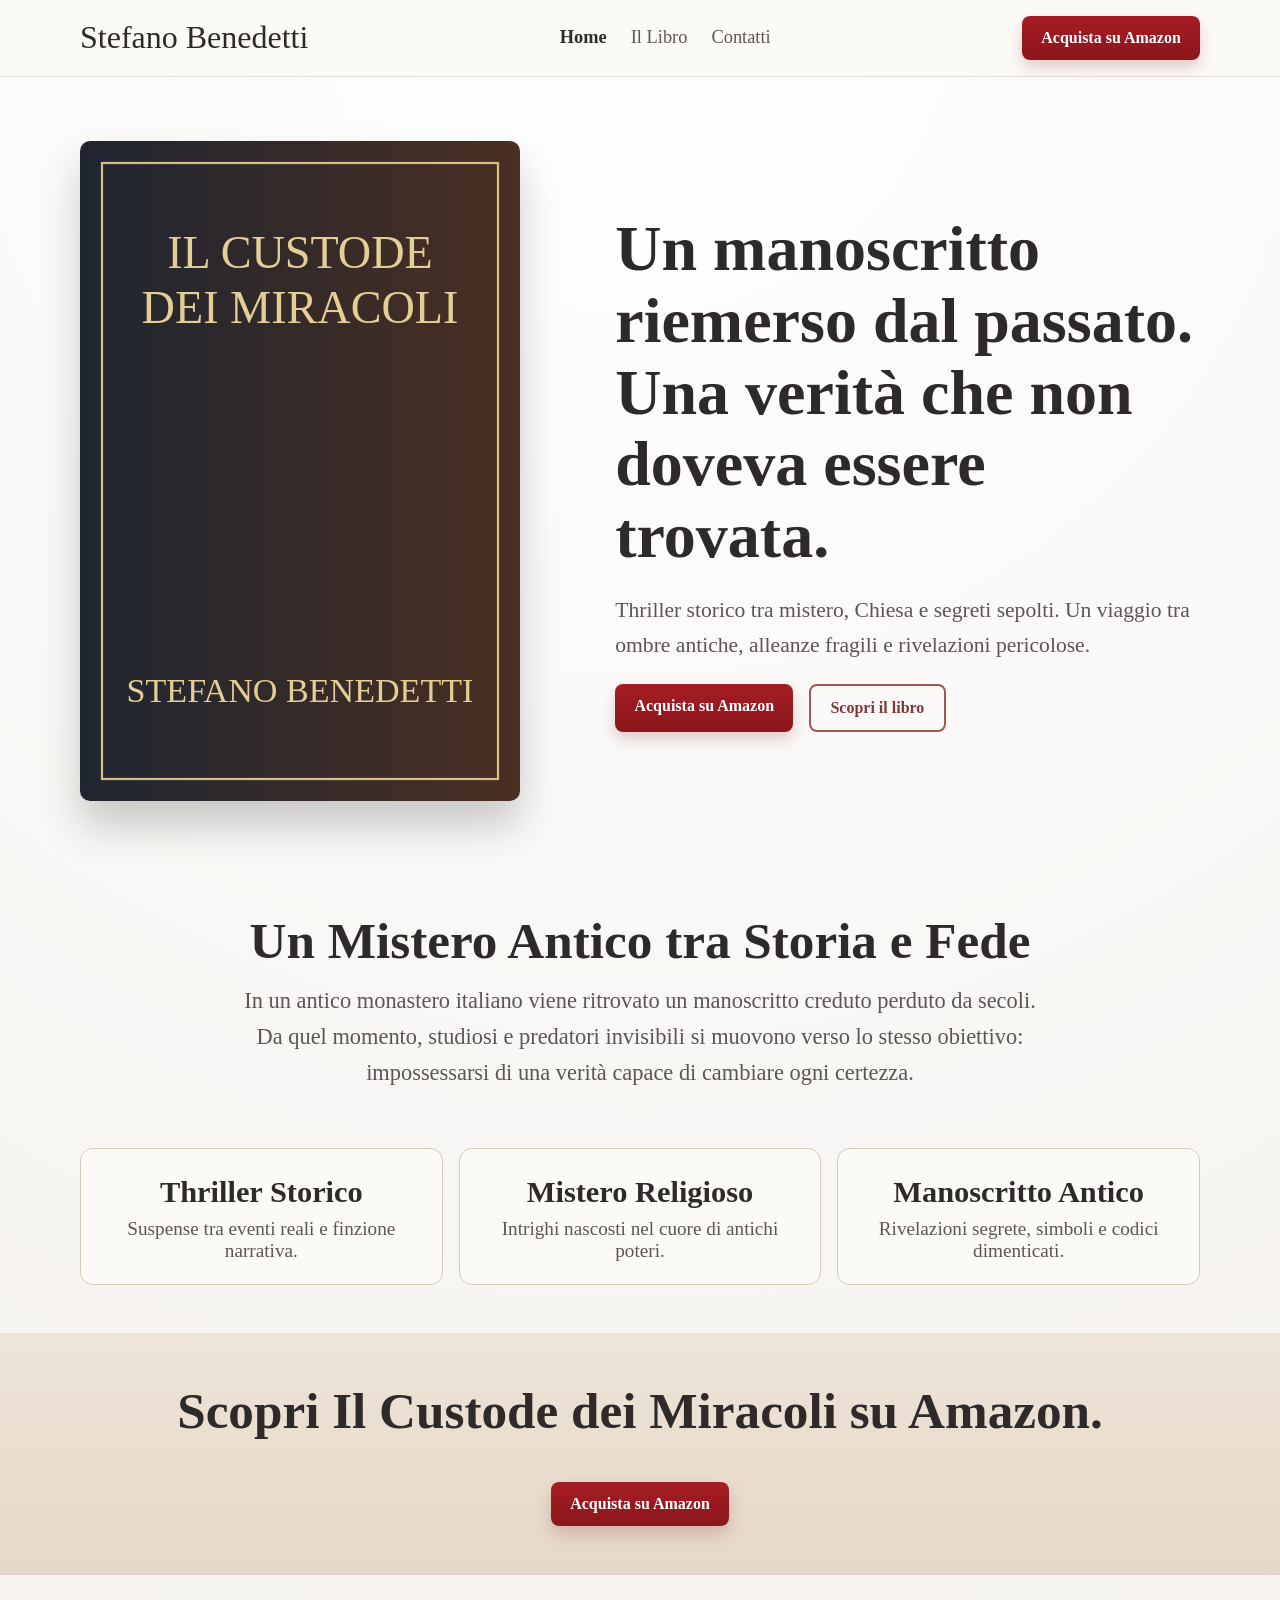
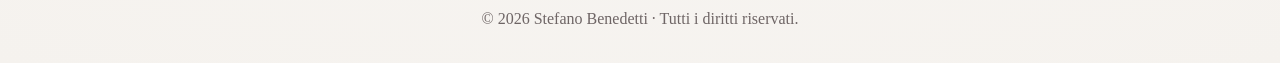
==== index.html @ d61b0a46 "Add initial website for 'Il Custode dei Miracoli' with pages, styles, script and placeholder cover #" ====
<!doctype html>
<html lang="it">
<head>
  <meta charset="UTF-8" />
  <meta name="viewport" content="width=device-width, initial-scale=1.0" />
  <title>Il Custode dei Miracoli | Stefano Benedetti</title>
  <meta name="description" content="Sito ufficiale del romanzo Il Custode dei Miracoli di Stefano Benedetti." />
  <link rel="stylesheet" href="styles.css" />
</head>
<body>
  <header class="site-header">
    <div class="container nav-wrap">
      <a class="brand" href="index.html">Stefano Benedetti</a>
      <nav class="nav-links">
        <a href="index.html" class="active">Home</a>
        <a href="libro.html">Il Libro</a>
        <a href="contatti.html">Contatti</a>
      </nav>
      <a class="btn btn-primary" href="https://www.amazon.it" target="_blank" rel="noopener noreferrer">Acquista su Amazon</a>
    </div>
  </header>

  <main>
    <section class="hero container">
      <div class="hero-cover">
        <img src="assets/copertina-placeholder.svg" alt="Copertina de Il Custode dei Miracoli" />
      </div>
      <div class="hero-text">
        <h1>Un manoscritto riemerso dal passato. Una verità che non doveva essere trovata.</h1>
        <p>Thriller storico tra mistero, Chiesa e segreti sepolti. Un viaggio tra ombre antiche, alleanze fragili e rivelazioni pericolose.</p>
        <div class="hero-cta">
          <a class="btn btn-primary" href="https://www.amazon.it" target="_blank" rel="noopener noreferrer">Acquista su Amazon</a>
          <a class="btn btn-outline" href="libro.html">Scopri il libro</a>
        </div>
      </div>
    </section>

    <section class="story container">
      <h2>Un Mistero Antico tra Storia e Fede</h2>
      <p>
        In un antico monastero italiano viene ritrovato un manoscritto creduto perduto da secoli.
        Da quel momento, studiosi e predatori invisibili si muovono verso lo stesso obiettivo:
        impossessarsi di una verità capace di cambiare ogni certezza.
      </p>
    </section>

    <section class="features container">
      <article>
        <h3>Thriller Storico</h3>
        <p>Suspense tra eventi reali e finzione narrativa.</p>
      </article>
      <article>
        <h3>Mistero Religioso</h3>
        <p>Intrighi nascosti nel cuore di antichi poteri.</p>
      </article>
      <article>
        <h3>Manoscritto Antico</h3>
        <p>Rivelazioni segrete, simboli e codici dimenticati.</p>
      </article>
    </section>

    <section class="cta-banner">
      <div class="container cta-banner-inner">
        <h2>Scopri Il Custode dei Miracoli su Amazon.</h2>
        <a class="btn btn-primary" href="https://www.amazon.it" target="_blank" rel="noopener noreferrer">Acquista su Amazon</a>
      </div>
    </section>
  </main>

  <footer class="site-footer">
    <div class="container">
      <p>© <span id="year"></span> Stefano Benedetti · Tutti i diritti riservati.</p>
    </div>
  </footer>
  <script src="script.js"></script>
</body>
</html>
---- styles.css ----
:root {
  --bg: #f5f2ee;
  --paper: #fcfaf7;
  --text: #2f2a2a;
  --muted: #5d5555;
  --accent: #8b161b;
  --accent-dark: #661015;
  --line: #d8cbb6;
}
* { box-sizing: border-box; }
body {
  margin: 0;
  font-family: "Georgia", "Times New Roman", serif;
  color: var(--text);
  background: radial-gradient(circle at top, #ffffff, var(--bg));
}
.container { width: min(1120px, 92%); margin: 0 auto; }
.site-header { background: rgba(252, 250, 247, 0.95); border-bottom: 1px solid #e4ddd2; position: sticky; top: 0; backdrop-filter: blur(3px); }
.nav-wrap { display: flex; align-items: center; justify-content: space-between; gap: 1rem; padding: 1rem 0; }
.brand { font-size: 2rem; text-decoration: none; color: var(--text); }
.nav-links { display: flex; gap: 1.5rem; }
.nav-links a { text-decoration: none; color: var(--muted); font-size: 1.15rem; }
.nav-links a.active { color: var(--text); font-weight: 700; }
.btn { display: inline-block; text-decoration: none; padding: .8rem 1.2rem; border-radius: .5rem; font-weight: 700; }
.btn-primary { color: #fff; background: linear-gradient(180deg, #a51d24, var(--accent)); box-shadow: 0 8px 16px rgba(127,22,28,.2); }
.btn-primary:hover { background: var(--accent-dark); }
.btn-outline { border: 2px solid #a25656; color: #803838; }
.hero { display: grid; grid-template-columns: 1fr 1.2fr; gap: 3rem; align-items: center; padding: 4rem 0 2rem; }
.hero-cover img { width: 100%; max-width: 440px; border-radius: 10px; box-shadow: 0 24px 40px rgba(0,0,0,.2); }
.hero h1 { font-size: clamp(2rem, 5vw, 4rem); line-height: 1.12; margin: 0; }
.hero p { font-size: 1.35rem; color: var(--muted); line-height: 1.6; }
.hero-cta { display: flex; gap: 1rem; flex-wrap: wrap; }
.story { text-align: center; padding: 2rem 0; }
.story h2 { font-size: clamp(2rem, 4vw, 3.2rem); margin-bottom: .8rem; }
.story p { max-width: 820px; margin: 0 auto; font-size: 1.4rem; line-height: 1.6; color: var(--muted); }
.features { display: grid; grid-template-columns: repeat(3, 1fr); gap: 1rem; padding: 1.6rem 0 3rem; }
.features article { background: var(--paper); border: 1px solid var(--line); padding: 1.4rem; border-radius: .8rem; text-align: center; }
.features h3 { font-size: 1.9rem; margin: .2rem 0 .5rem; }
.features p { margin: 0; color: var(--muted); font-size: 1.2rem; }
.cta-banner { background: linear-gradient(180deg, #ede3d7, #e6d8ca); padding: 3rem 0; }
.cta-banner-inner { text-align: center; }
.cta-banner h2 { font-size: clamp(2rem, 4vw, 3.2rem); margin-top: 0; }
.page { padding: 3rem 0; }
.lead { color: var(--muted); font-size: 1.2rem; }
.book-layout { display: grid; grid-template-columns: minmax(220px, 360px) 1fr; gap: 2rem; align-items: start; }
.book-layout img { width: 100%; border-radius: 8px; }
.contact-list { font-size: 1.2rem; line-height: 1.8; }
.site-footer { border-top: 1px solid #e1d5c8; text-align: center; padding: 1.2rem 0; color: #6e6565; }
@media (max-width: 900px) {
  .nav-wrap { flex-wrap: wrap; }
  .hero { grid-template-columns: 1fr; text-align: center; }
  .hero-cover img { max-width: 360px; }
  .hero-cta { justify-content: center; }
  .features { grid-template-columns: 1fr; }
  .book-layout { grid-template-columns: 1fr; }
}
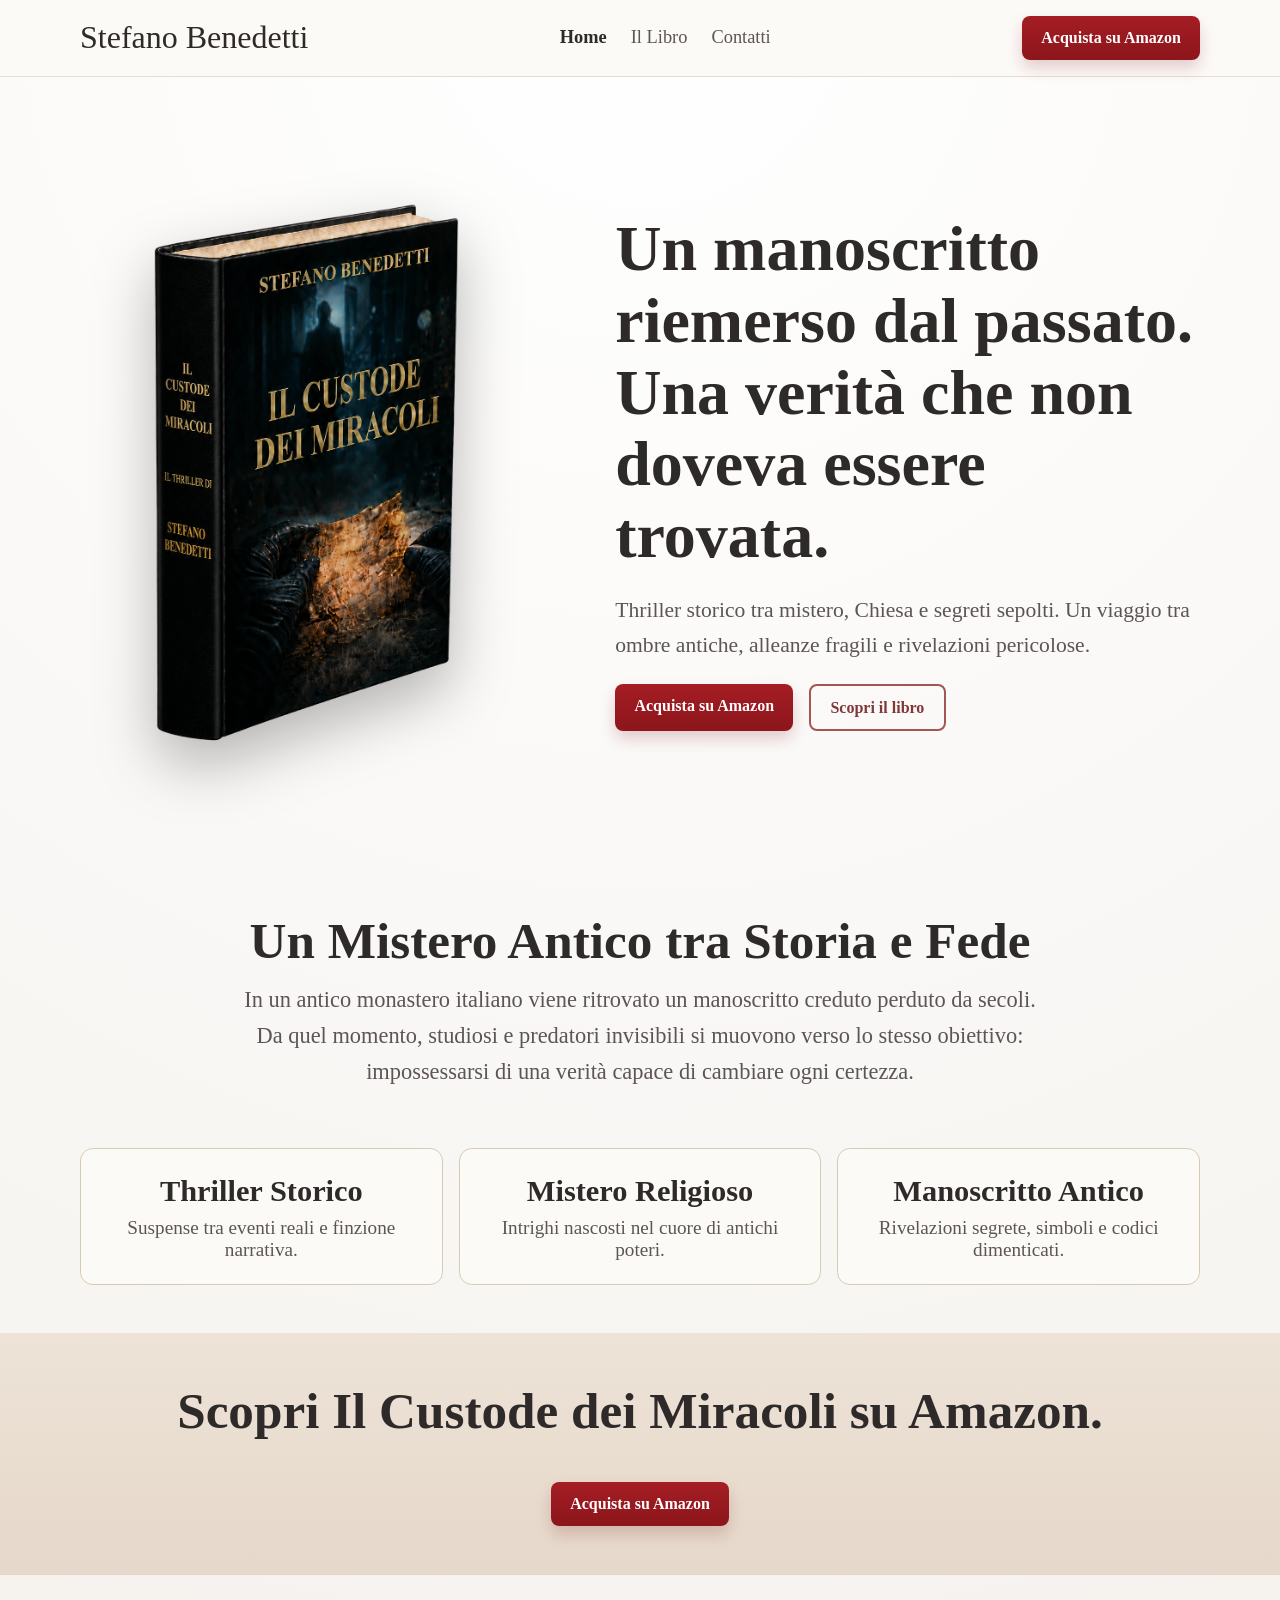
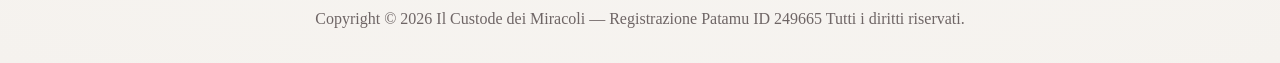
==== commit e88af04e: "###Changed - modificato immagine del libro in formato webp e sfondo trasparente. inserite modifiche " ====
--- a/index.html
+++ b/index.html
@@ -23,7 +23,7 @@
   <main>
     <section class="hero container">
       <div class="hero-cover">
-        <img src="assets/copertina-placeholder.svg" alt="Copertina de Il Custode dei Miracoli" />
+        <img src="assets/copertina-placeholder.webp" alt="Copertina de Il Custode dei Miracoli" />
       </div>
       <div class="hero-text">
         <h1>Un manoscritto riemerso dal passato. Una verità che non doveva essere trovata.</h1>
@@ -69,7 +69,7 @@
 
   <footer class="site-footer">
     <div class="container">
-      <p>© <span id="year"></span> Stefano Benedetti · Tutti i diritti riservati.</p>
+      <p>Copyright © <span id="year"></span> Il Custode dei Miracoli — <a href="https://www.patamu.com/index.php/it/certificate/249665-dd1" target="_blank" rel="noopener noreferrer">Registrazione Patamu ID 249665</a> Tutti i diritti riservati.</p>
     </div>
   </footer>
   <script src="script.js"></script>
--- a/styles.css
+++ b/styles.css
@@ -15,7 +15,7 @@
   background: radial-gradient(circle at top, #ffffff, var(--bg));
 }
 .container { width: min(1120px, 92%); margin: 0 auto; }
-.site-header { background: rgba(252, 250, 247, 0.95); border-bottom: 1px solid #e4ddd2; position: sticky; top: 0; backdrop-filter: blur(3px); }
+.site-header { background: rgba(252, 250, 247, 0.95); border-bottom: 1px solid #e4ddd2; position: sticky; top: 0; z-index: 1000; backdrop-filter: blur(3px); }
 .nav-wrap { display: flex; align-items: center; justify-content: space-between; gap: 1rem; padding: 1rem 0; }
 .brand { font-size: 2rem; text-decoration: none; color: var(--text); }
 .nav-links { display: flex; gap: 1.5rem; }
@@ -26,7 +26,8 @@
 .btn-primary:hover { background: var(--accent-dark); }
 .btn-outline { border: 2px solid #a25656; color: #803838; }
 .hero { display: grid; grid-template-columns: 1fr 1.2fr; gap: 3rem; align-items: center; padding: 4rem 0 2rem; }
-.hero-cover img { width: 100%; max-width: 440px; border-radius: 10px; box-shadow: 0 24px 40px rgba(0,0,0,.2); }
+.hero-cover img { width: 100%; max-width: 440px; border-radius: 10px; filter: drop-shadow(0 24px 30px rgba(0,0,0,.28)); }
+.hero-cover img:hover { transform: translateY(-2px); transition: transform .25s ease; }
 .hero h1 { font-size: clamp(2rem, 5vw, 4rem); line-height: 1.12; margin: 0; }
 .hero p { font-size: 1.35rem; color: var(--muted); line-height: 1.6; }
 .hero-cta { display: flex; gap: 1rem; flex-wrap: wrap; }
@@ -43,7 +44,7 @@
 .page { padding: 3rem 0; }
 .lead { color: var(--muted); font-size: 1.2rem; }
 .book-layout { display: grid; grid-template-columns: minmax(220px, 360px) 1fr; gap: 2rem; align-items: start; }
-.book-layout img { width: 100%; border-radius: 8px; }
+.book-layout img { width: 100%; border-radius: 8px; filter: drop-shadow(0 18px 26px rgba(0,0,0,.22)); }
 .contact-list { font-size: 1.2rem; line-height: 1.8; }
 .site-footer { border-top: 1px solid #e1d5c8; text-align: center; padding: 1.2rem 0; color: #6e6565; }
 @media (max-width: 900px) {
@@ -54,3 +55,6 @@
   .features { grid-template-columns: 1fr; }
   .book-layout { grid-template-columns: 1fr; }
 }
+
+.site-footer a { color: inherit; text-decoration: none; }
+.site-footer a:hover { text-decoration: underline; }
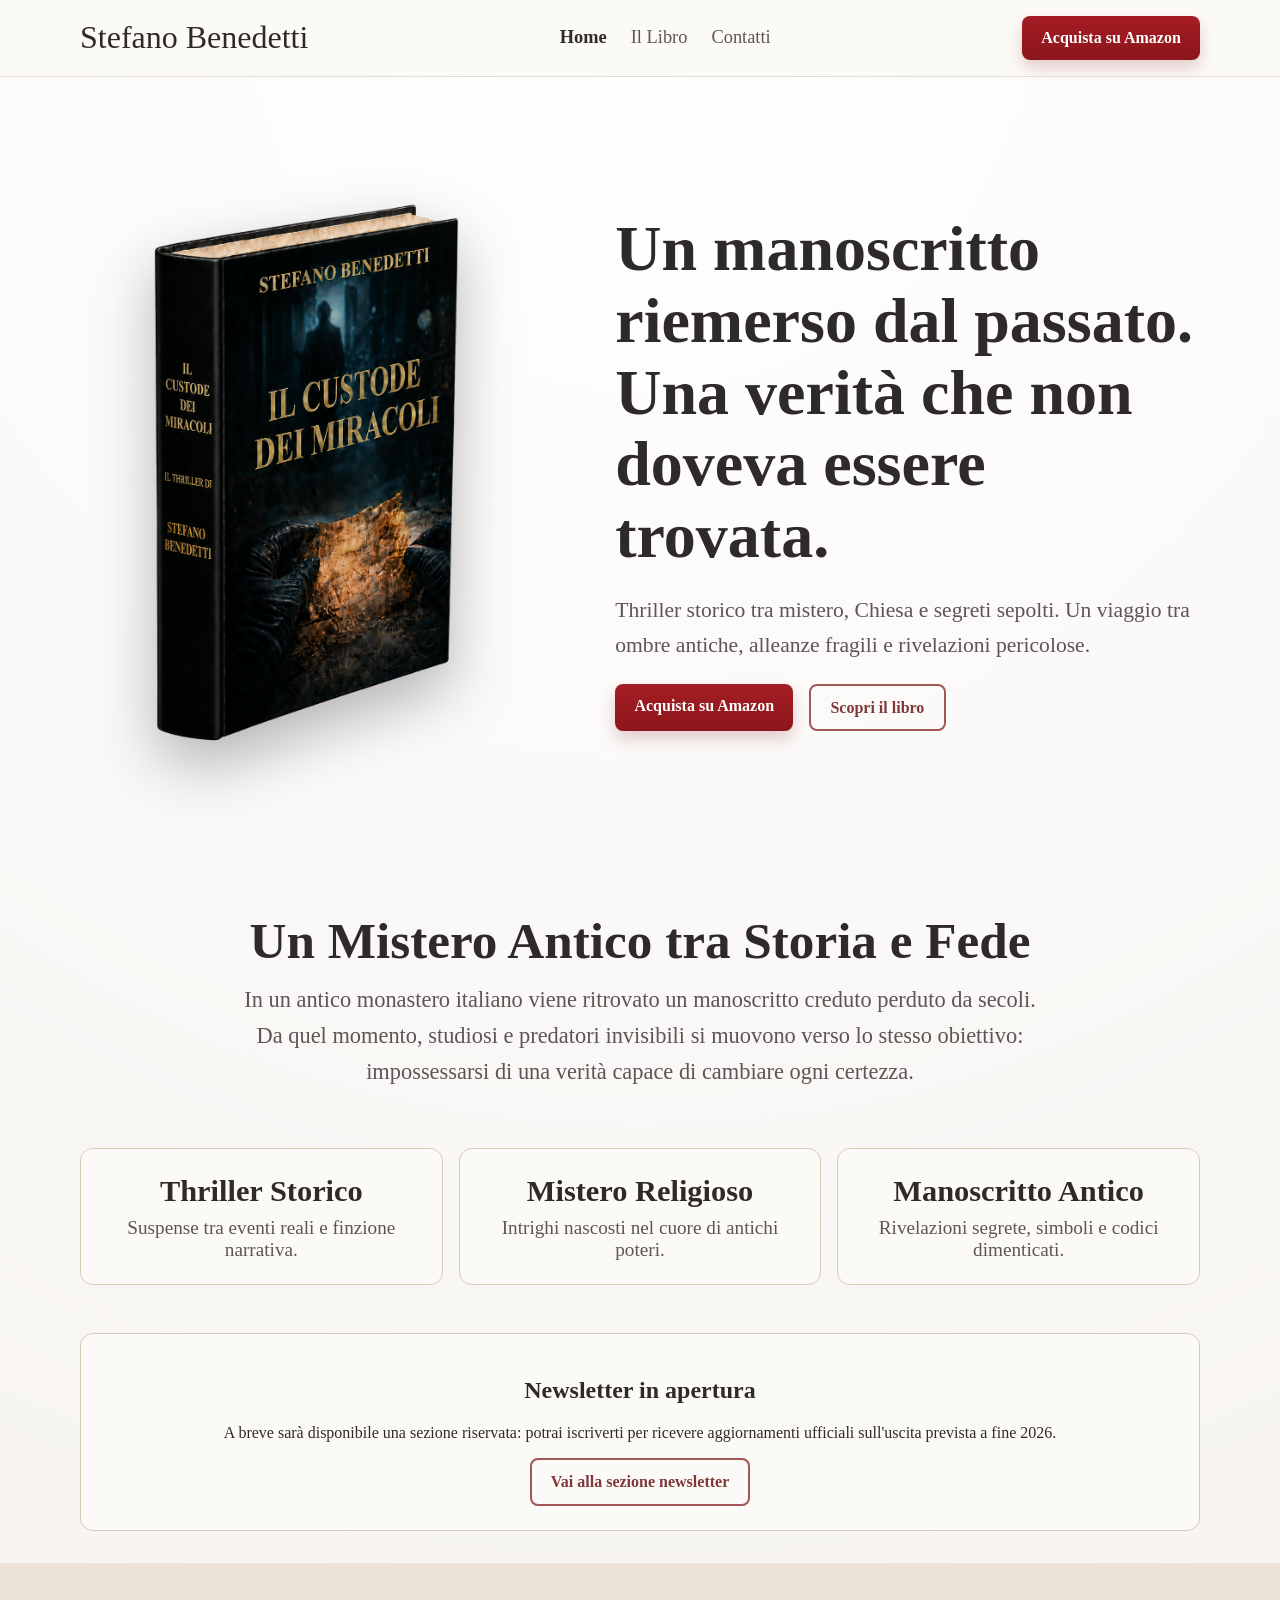
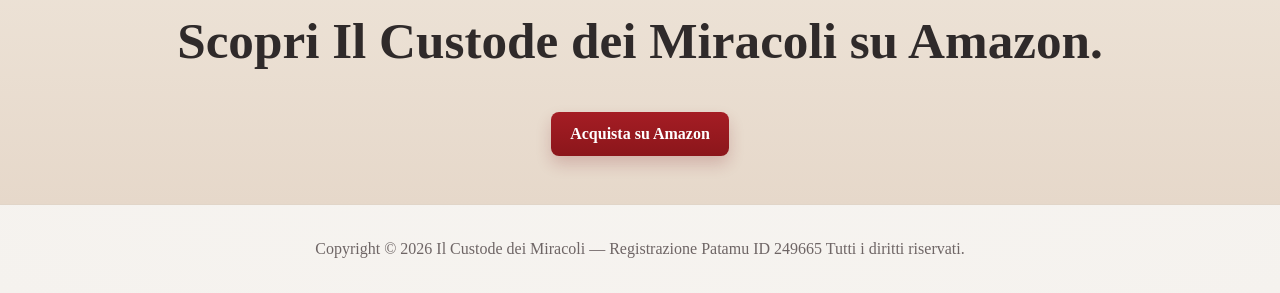
==== commit 0d8b1857: "Add self-hosted newsletter flow with MySQL and PHP" ====
--- a/index.html
+++ b/index.html
@@ -59,6 +59,12 @@
       </article>
     </section>
 
+    <section class="newsletter-teaser container">
+      <h2>Newsletter in apertura</h2>
+      <p>A breve sarà disponibile una sezione riservata: potrai iscriverti per ricevere aggiornamenti ufficiali sull'uscita prevista a fine 2026.</p>
+      <a class="btn btn-outline" href="contatti.html">Vai alla sezione newsletter</a>
+    </section>
+
     <section class="cta-banner">
       <div class="container cta-banner-inner">
         <h2>Scopri Il Custode dei Miracoli su Amazon.</h2>
--- a/styles.css
+++ b/styles.css
@@ -58,3 +58,35 @@
 
 .site-footer a { color: inherit; text-decoration: none; }
 .site-footer a:hover { text-decoration: underline; }
+
+.newsletter-teaser {
+  background: var(--paper);
+  border: 1px solid var(--line);
+  border-radius: .8rem;
+  padding: 1.5rem;
+  margin-bottom: 2rem;
+  text-align: center;
+}
+
+.newsletter-box {
+  margin-top: 2rem;
+  padding: 1.5rem;
+  border: 1px solid var(--line);
+  border-radius: .8rem;
+  background: var(--paper);
+}
+
+.newsletter-form { display: grid; gap: .8rem; margin-bottom: 1.5rem; }
+.newsletter-form label { display: grid; gap: .35rem; font-weight: 700; }
+.newsletter-form input[type="text"],
+.newsletter-form input[type="email"] {
+  padding: .7rem;
+  border: 1px solid #ccbda8;
+  border-radius: .45rem;
+  font: inherit;
+}
+.newsletter-form .consent {
+  grid-template-columns: 20px 1fr;
+  align-items: start;
+  font-weight: 400;
+}
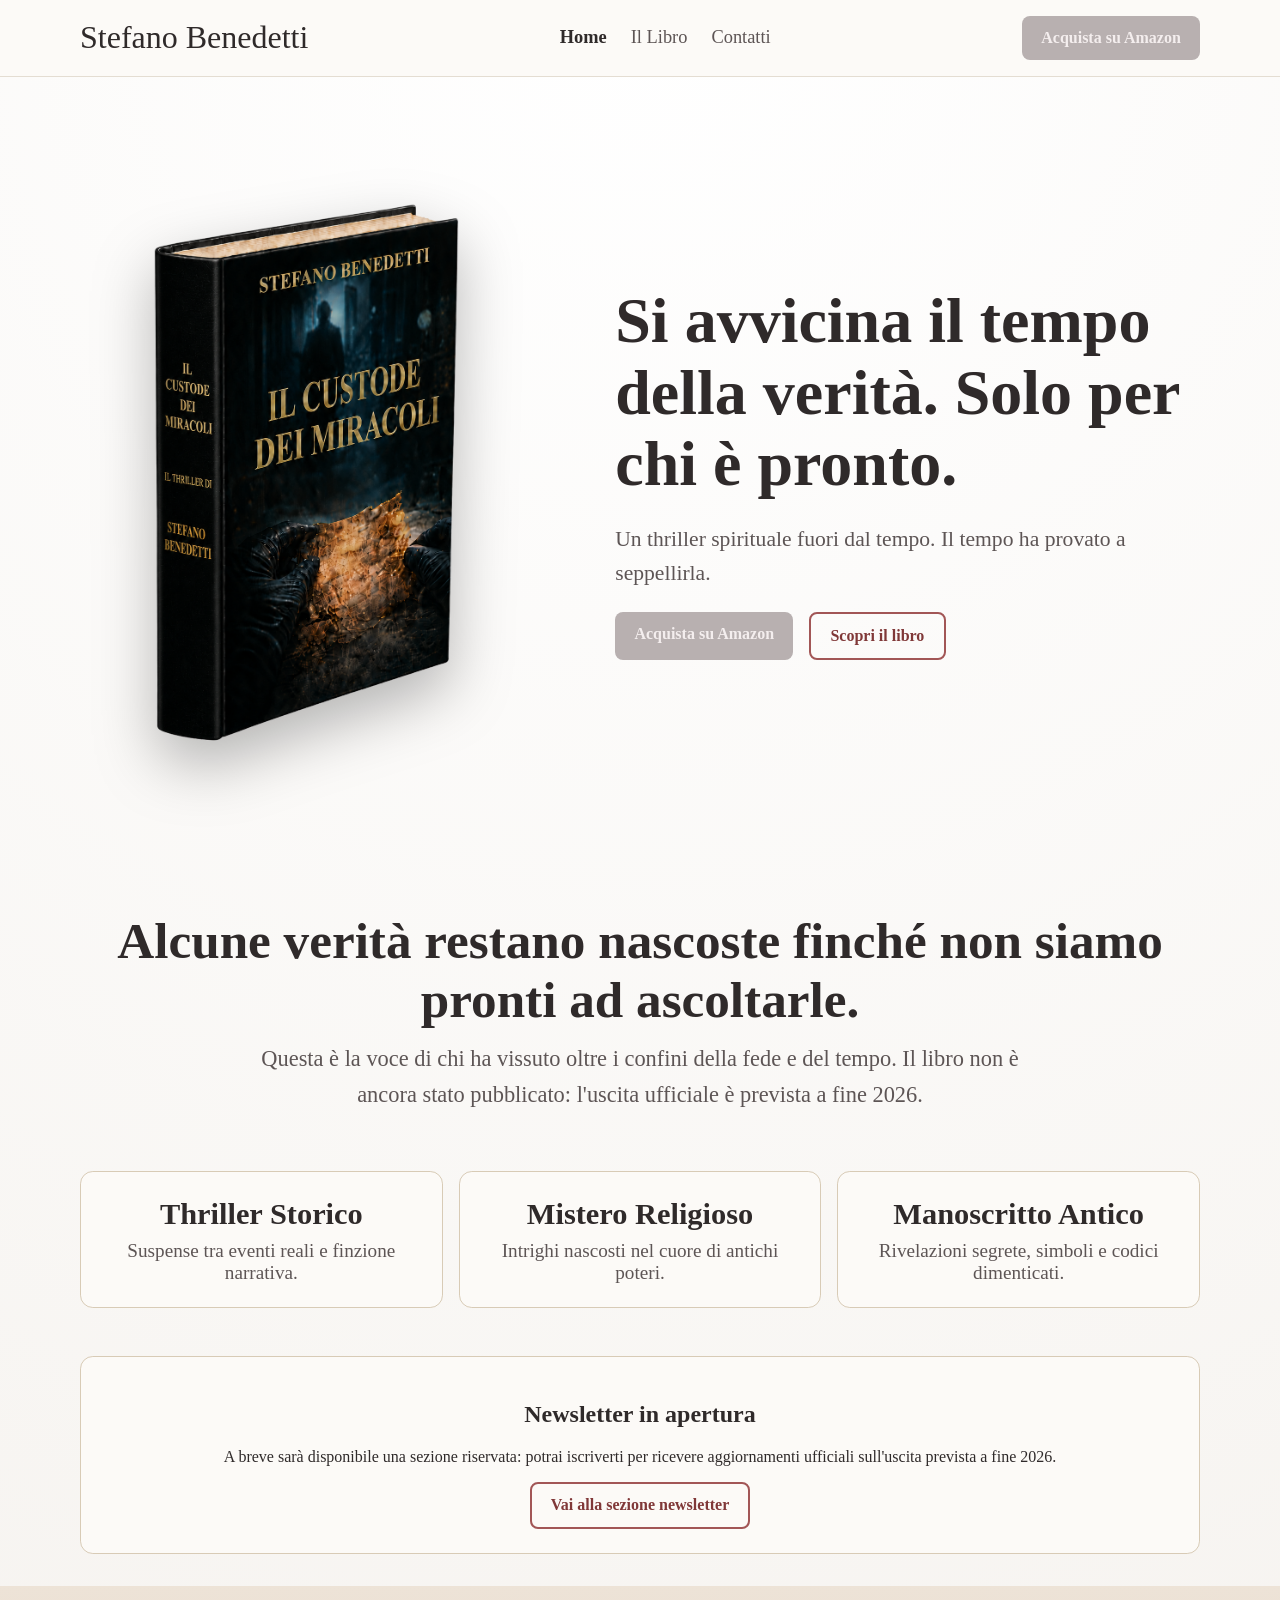
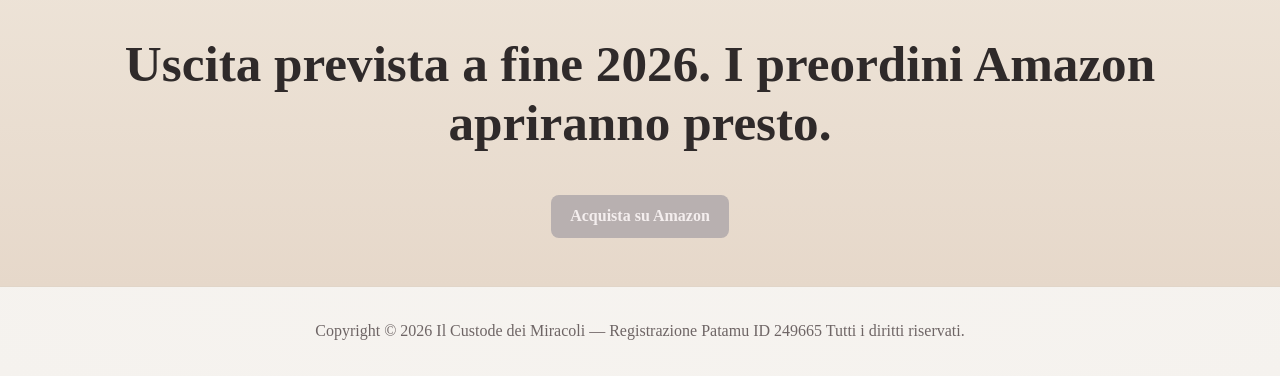
==== commit 57a7fccb: "Restore final marketing copy and keep Amazon buttons disabled" ====
--- a/index.html
+++ b/index.html
@@ -16,7 +16,7 @@
         <a href="libro.html">Il Libro</a>
         <a href="contatti.html">Contatti</a>
       </nav>
-      <a class="btn btn-primary" href="https://www.amazon.it" target="_blank" rel="noopener noreferrer">Acquista su Amazon</a>
+      <a class="btn btn-primary btn-disabled" href="#" aria-disabled="true" tabindex="-1">Acquista su Amazon</a>
     </div>
   </header>
 
@@ -26,21 +26,20 @@
         <img src="assets/copertina-placeholder.webp" alt="Copertina de Il Custode dei Miracoli" />
       </div>
       <div class="hero-text">
-        <h1>Un manoscritto riemerso dal passato. Una verità che non doveva essere trovata.</h1>
-        <p>Thriller storico tra mistero, Chiesa e segreti sepolti. Un viaggio tra ombre antiche, alleanze fragili e rivelazioni pericolose.</p>
+        <h1>Si avvicina il tempo della verità. Solo per chi è pronto.</h1>
+        <p>Un thriller spirituale fuori dal tempo. Il tempo ha provato a seppellirla.</p>
         <div class="hero-cta">
-          <a class="btn btn-primary" href="https://www.amazon.it" target="_blank" rel="noopener noreferrer">Acquista su Amazon</a>
+          <a class="btn btn-primary btn-disabled" href="#" aria-disabled="true" tabindex="-1">Acquista su Amazon</a>
           <a class="btn btn-outline" href="libro.html">Scopri il libro</a>
         </div>
       </div>
     </section>
 
     <section class="story container">
-      <h2>Un Mistero Antico tra Storia e Fede</h2>
+      <h2>Alcune verità restano nascoste finché non siamo pronti ad ascoltarle.</h2>
       <p>
-        In un antico monastero italiano viene ritrovato un manoscritto creduto perduto da secoli.
-        Da quel momento, studiosi e predatori invisibili si muovono verso lo stesso obiettivo:
-        impossessarsi di una verità capace di cambiare ogni certezza.
+        Questa è la voce di chi ha vissuto oltre i confini della fede e del tempo.
+        Il libro non è ancora stato pubblicato: l'uscita ufficiale è prevista a fine 2026.
       </p>
     </section>
 
@@ -67,8 +66,8 @@
 
     <section class="cta-banner">
       <div class="container cta-banner-inner">
-        <h2>Scopri Il Custode dei Miracoli su Amazon.</h2>
-        <a class="btn btn-primary" href="https://www.amazon.it" target="_blank" rel="noopener noreferrer">Acquista su Amazon</a>
+        <h2>Uscita prevista a fine 2026. I preordini Amazon apriranno presto.</h2>
+        <a class="btn btn-primary btn-disabled" href="#" aria-disabled="true" tabindex="-1">Acquista su Amazon</a>
       </div>
     </section>
   </main>
--- a/styles.css
+++ b/styles.css
@@ -25,6 +25,13 @@
 .btn-primary { color: #fff; background: linear-gradient(180deg, #a51d24, var(--accent)); box-shadow: 0 8px 16px rgba(127,22,28,.2); }
 .btn-primary:hover { background: var(--accent-dark); }
 .btn-outline { border: 2px solid #a25656; color: #803838; }
+.btn-disabled, .btn-disabled:hover {
+  background: #b8b0b0;
+  box-shadow: none;
+  color: #f4eeee;
+  cursor: not-allowed;
+  pointer-events: none;
+}
 .hero { display: grid; grid-template-columns: 1fr 1.2fr; gap: 3rem; align-items: center; padding: 4rem 0 2rem; }
 .hero-cover img { width: 100%; max-width: 440px; border-radius: 10px; filter: drop-shadow(0 24px 30px rgba(0,0,0,.28)); }
 .hero-cover img:hover { transform: translateY(-2px); transition: transform .25s ease; }
